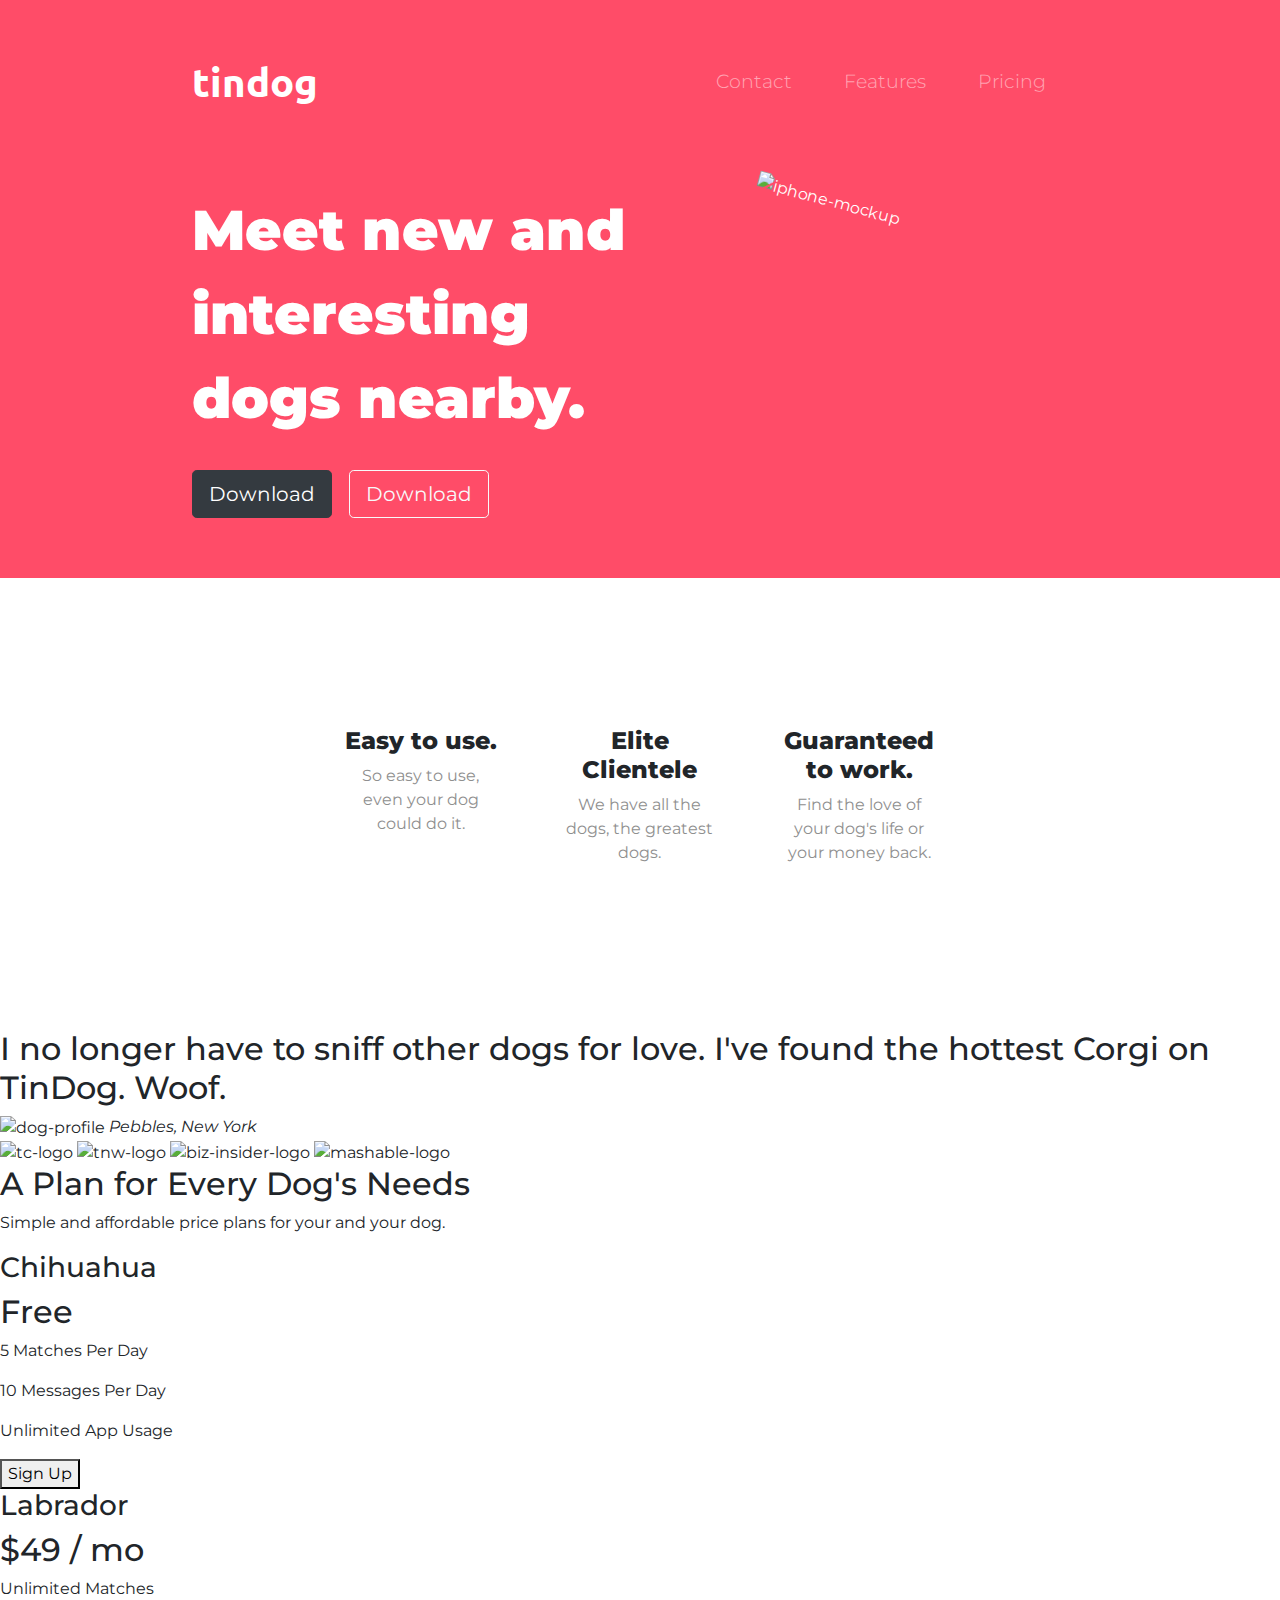
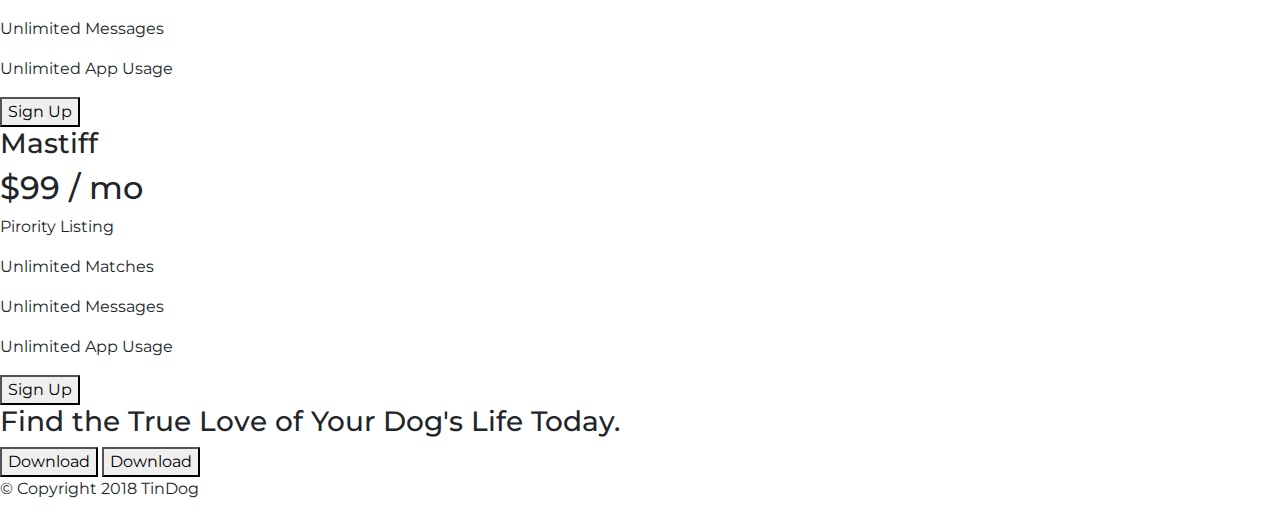
==== index.html @ ee215c0f "Third attempt to link css to html" ====
<!DOCTYPE html>
<html>

<head>
  <meta charset="utf-8">
  <title>TinDog</title>
  <!--
      Font Awesome Icons
      <i class="fas fa-heart"></i>
      <i class="fas fa-check-circle"></i>
      <i class="fas fa-bullseye"></i>
    -->
  <!--Font Awesome CDN -->
  <link rel="stylesheet" href="https://use.fontawesome.com/releases/v5.15.0/css/all.css" integrity="sha384-OLYO0LymqQ+uHXELyx93kblK5YIS3B2ZfLGBmsJaUyor7CpMTBsahDHByqSuWW+q" crossorigin="anonymous">
  <!--Montserrat and Ubuntu fonts-->
  <link href="https://fonts.googleapis.com/css2?family=Montserrat:wght@300;400;600;700;800;900&family=Ubuntu&display=swap" rel="stylesheet">
  <!--Bootstrap 4.5 CDN-->
  <link rel="stylesheet" href="https://stackpath.bootstrapcdn.com/bootstrap/4.5.2/css/bootstrap.min.css" integrity="sha384-JcKb8q3iqJ61gNV9KGb8thSsNjpSL0n8PARn9HuZOnIxN0hoP+VmmDGMN5t9UJ0Z" crossorigin="anonymous">
  <!--Personal CSS-->
<!--   <link rel="stylesheet" href="css/styles2.css"> -->
  <link rel="stylesheet" type = "text/css" href="styles.css">
</head>

<body>

  <!--Landing Page-->
  <section id="title">
    <div class="container-fluid">
      <!-- Nav Bar -->
      <!--******Learn how to center content in navbar****-->
      <nav class="navbar navbar-expand-lg navbar-dark">
        <a class="navbar-brand" href="#">tindog</a>
        <button class="navbar-toggler" type="button" data-toggle="collapse" data-target="#navbarNav" aria-controls="navbarNav" aria-expanded="false" aria-label="Toggle navigation">
          <span class="navbar-toggler-icon"></span>
        </button>
        <div class="collapse navbar-collapse" id="navbarNav">
          <ul class="navbar-nav ml-auto">
            <li class="nav-item">
              <a class="nav-link" href="#">Contact</a>
            </li>
            <li class="nav-item">
              <a class="nav-link" href="#">Features</a>
            </li>
            <li class="nav-item">
              <a class="nav-link" href="#">Pricing</a>
            </li>
          </ul>
        </div>
      </nav>
      <!-- Title -->
      <div class="row">
        <div class="col-lg-6">
          <h1>Meet new and interesting dogs nearby.</h1>
          <button type="button" class="btn btn-dark btn-lg download-button"><i class="fab fa-google-play"></i> Download</button>
          <button type="button" class="btn btn-outline-light btn-lg download-button"><i class="fab fa-apple"></i> Download</button>
        </div>
        <div class="col-lg-6">
          <img class="title-image" src="images/iphone6.png" alt="iphone-mockup">
        </div>
      </div>
    </div>
  </section>
  <!-- Features -->
  <section id="features">
    <div class="container-fluid">
      <div class="row">
        <div class="col-lg-4">
          <i class="fas fa-check-circle"></i>
          <h3>Easy to use.</h3>
          <p>So easy to use, even your dog could do it.</p>
        </div>

        <div class="col-lg-4">
          <i class="fas fa-bullseye"></i>
          <h3>Elite Clientele</h3>
          <p>We have all the dogs, the greatest dogs.</p>
        </div>

        <div class="col-lg-4">
          <i class="fas fa-heart"></i>
          <h3>Guaranteed to work.</h3>
          <p>Find the love of your dog's life or your money back.</p>
        </div>
      </div>
    </div>
  </section>
  <!-- Testimonials -->
  <section id="testimonials">
    <h2>I no longer have to sniff other dogs for love. I've found the hottest Corgi on TinDog. Woof.</h2>
    <img src="images/dog-img.jpg" alt="dog-profile">
    <em>Pebbles, New York</em>

    <!-- <h2 class="testimonial-text">My dog used to be so lonely, but with TinDog's help, they've found the love of their life. I think.</h2>
    <img class="testimonial-image" src="images/lady-img.jpg" alt="lady-profile">
    <em>Beverly, Illinois</em> -->

  </section>
  <!-- Press -->
  <section id="press">
    <img src="images/techcrunch.png" alt="tc-logo">
    <img src="images/tnw.png" alt="tnw-logo">
    <img src="images/bizinsider.png" alt="biz-insider-logo">
    <img src="images/mashable.png" alt="mashable-logo">
  </section>


  <!-- Pricing -->
  <section id="pricing">
    <h2>A Plan for Every Dog's Needs</h2>
    <p>Simple and affordable price plans for your and your dog.</p>


    <h3>Chihuahua</h3>
    <h2>Free</h2>
    <p>5 Matches Per Day</p>
    <p>10 Messages Per Day</p>
    <p>Unlimited App Usage</p>
    <button type="button">Sign Up</button>


    <h3>Labrador</h3>
    <h2>$49 / mo</h2>
    <p>Unlimited Matches</p>
    <p>Unlimited Messages</p>
    <p>Unlimited App Usage</p>
    <button type="button">Sign Up</button>


    <h3>Mastiff</h3>
    <h2>$99 / mo</h2>
    <p>Pirority Listing</p>
    <p>Unlimited Matches</p>
    <p>Unlimited Messages</p>
    <p>Unlimited App Usage</p>
    <button type="button">Sign Up</button>

  </section>


  <!-- Call to Action -->

  <section id="cta">

    <h3>Find the True Love of Your Dog's Life Today.</h3>
    <button type="button">Download</button>
    <button type="button">Download</button>

  </section>


  <!-- Footer -->

  <footer id="footer">

    <p>© Copyright 2018 TinDog</p>

  </footer>


</body>

</html>
---- styles.css ----
/*
font-family: 'Montserrat', sans-serif;
font-family: 'Ubuntu', sans-serif;
*/
/*div{
  overflow:hidden;
}*/
body {
  font-family: 'Montserrat', sans-serif;
}

/****************************TITLE SECTION************************** */
#title {
  background-color: #ff4c68;
  color: #fff;
}

.container-fluid {
  padding: 3% 15%;
}

/* Navigation Bar */
.navbar {
  padding-bottom: 4.5rem;
  padding-left: 0;
}

.navbar-brand {
  font-family: 'Ubuntu', sans-serif;
  font-size: 2.5rem;
  font-weight: bold;
}

.nav-item {
  padding: 0 18px;
}

.nav-link {
  font-size: 1.2rem;
  font-weight: 300;
}

h1 {
  font-family: 'Montserrat', sans-serif;
  font-weight: 900;
  line-height: 1.5;
  font-size: 3.5rem;
  align-self: center;
}

/* Download Buttons */
.download-button {
  margin: 5% 3% 5% 0;
}

/* Title Image */
.title-image {
  width: 60%;
  /** using width to change the size of photo**/
  transform: translateX(100px)rotate(15deg);
}

/* ************************************************************ */
/******************************* FEATURES SECTION******************* */
#features .col-lg-4 {
  text-align: center;
  padding: 5% 3%;
}

#features{
  padding:7% 15%;
}

#features h3 {
  font-size: 1.5rem;
  font-weight: 800;
}

#features p{
  color: #8f8f8f;
  margin-left:8%;
  margin-right:8%;
}

.fas {
  font-size: 4rem;
  margin-bottom: 15px;
  color: #ef8172;

}
.fas:hover{
  color: #ff4c68;
}
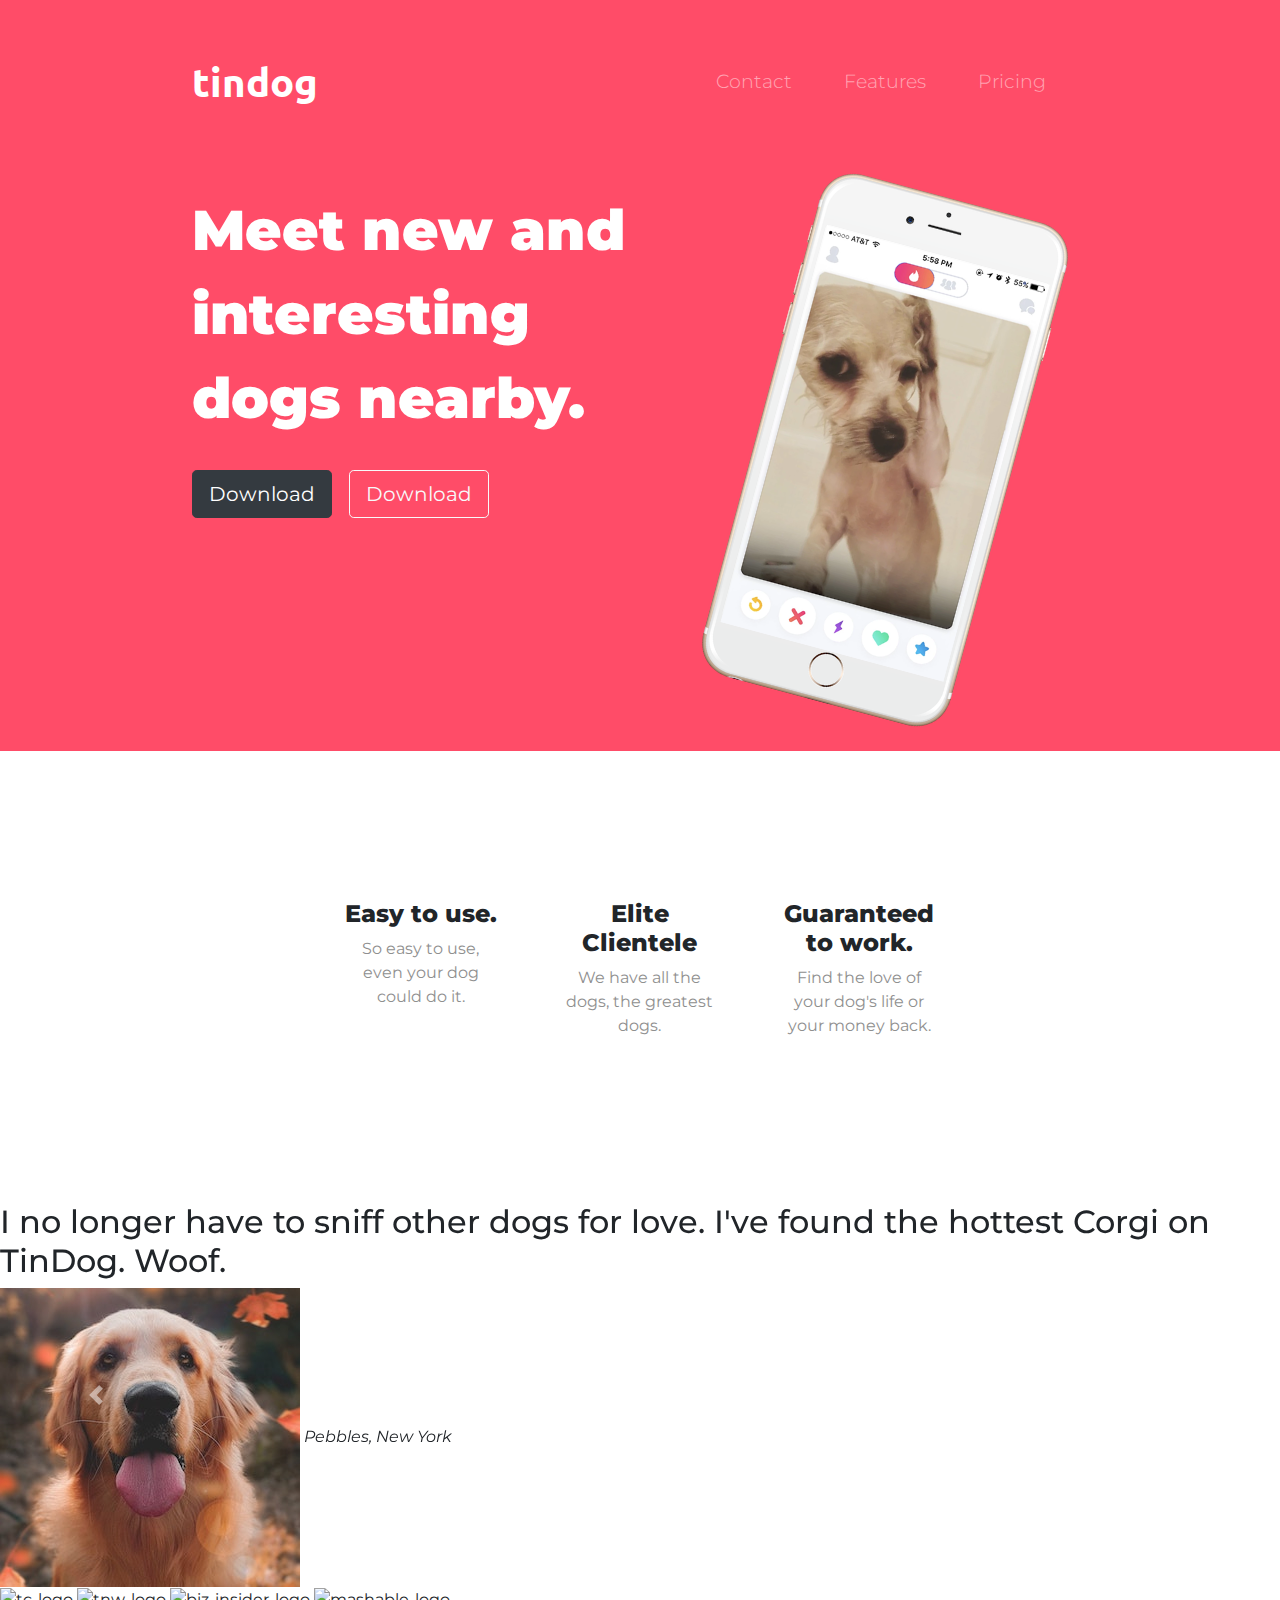
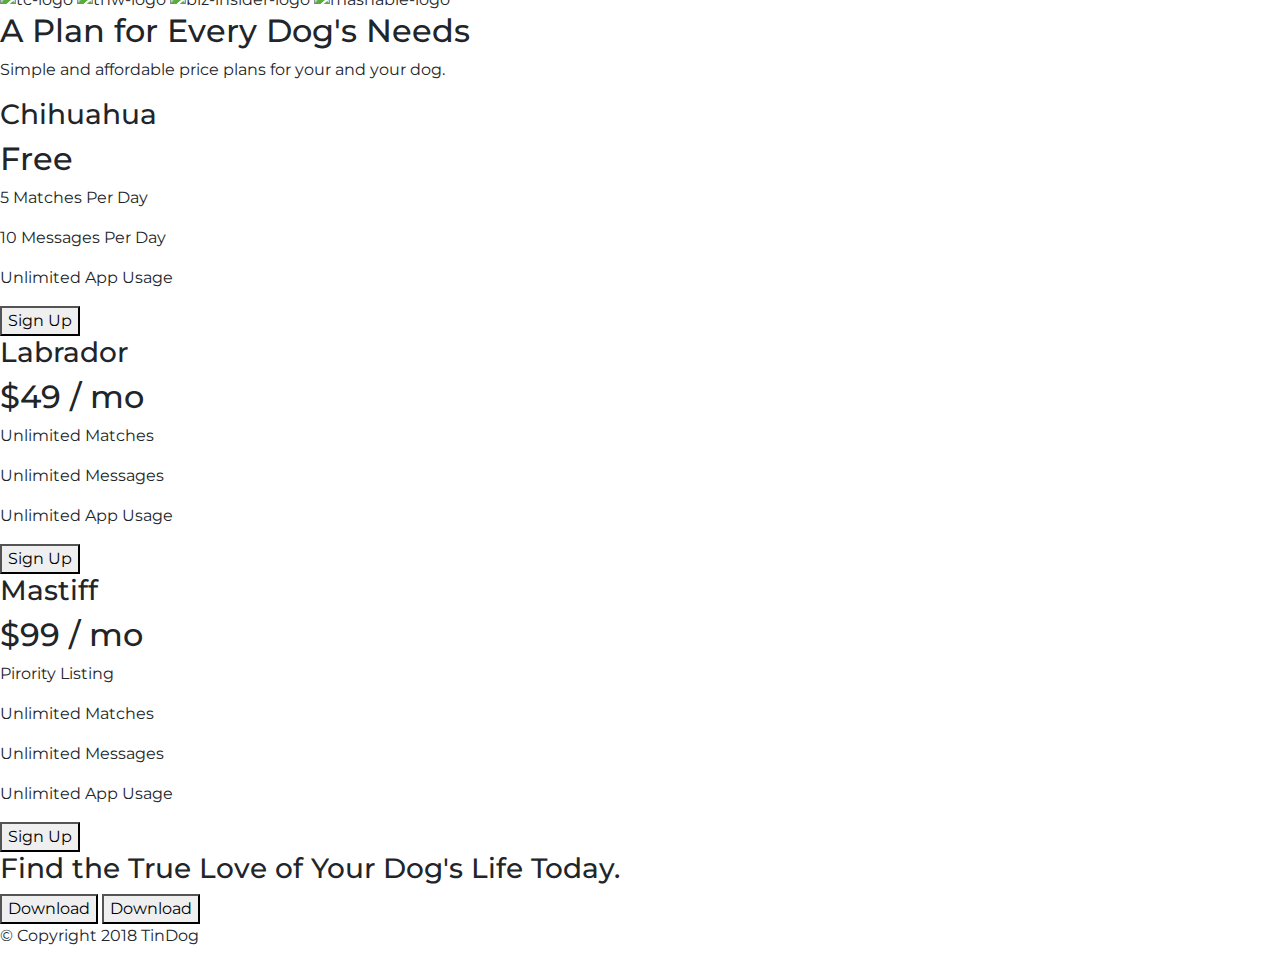
==== commit 920739c6: "Added testimonial carousel, removed images/" ====
--- a/index.html
+++ b/index.html
@@ -55,7 +55,7 @@
           <button type="button" class="btn btn-outline-light btn-lg download-button"><i class="fab fa-apple"></i> Download</button>
         </div>
         <div class="col-lg-6">
-          <img class="title-image" src="images/iphone6.png" alt="iphone-mockup">
+          <img class="title-image" src="iphone6.png" alt="iphone-mockup">
         </div>
       </div>
     </div>
@@ -85,15 +85,29 @@
     </div>
   </section>
   <!-- Testimonials -->
-  <section id="testimonials">
-    <h2>I no longer have to sniff other dogs for love. I've found the hottest Corgi on TinDog. Woof.</h2>
-    <img src="images/dog-img.jpg" alt="dog-profile">
-    <em>Pebbles, New York</em>
-
-    <!-- <h2 class="testimonial-text">My dog used to be so lonely, but with TinDog's help, they've found the love of their life. I think.</h2>
-    <img class="testimonial-image" src="images/lady-img.jpg" alt="lady-profile">
-    <em>Beverly, Illinois</em> -->
-
+    <section id="testimonials">
+    <div id="carouselExampleSlidesOnly" class="carousel slide" data-ride = "carousel" data-interval = "3500">
+      <div class="carousel-inner">
+        <div class="carousel-item active">
+          <h2>I no longer have to sniff other dogs for love. I've found the hottest Corgi on TinDog. Woof.</h2>
+          <img class="testimonial-image" src="dog-img.jpg" alt="dog-profile">
+          <em>Pebbles, New York</em>
+        </div>
+        <div class="carousel-item">
+          <h2 class="testimonial-text">My dog used to be so lonely, but with TinDog's help, they've found the love of their life. I think.</h2>
+          <img class="testimonial-image" src="lady-img.jpg" alt="lady-profile">
+          <em>Beverly, Illinois</em>
+        </div>
+      </div>
+      <a class="carousel-control-prev" href="#carouselExampleSlidesOnly" role="button" data-slide="prev">
+        <span class="carousel-control-prev-icon" aria-hidden="true"></span>
+        <span class="sr-only">Previous</span>
+      </a>
+      <a class="carousel-control-next" href="#carouselExampleSlidesOnly" role="button" data-slide="next">
+        <span class="carousel-control-next-icon" aria-hidden="true"></span>
+        <span class="sr-only">Next</span>
+      </a>
+    </div>
   </section>
   <!-- Press -->
   <section id="press">
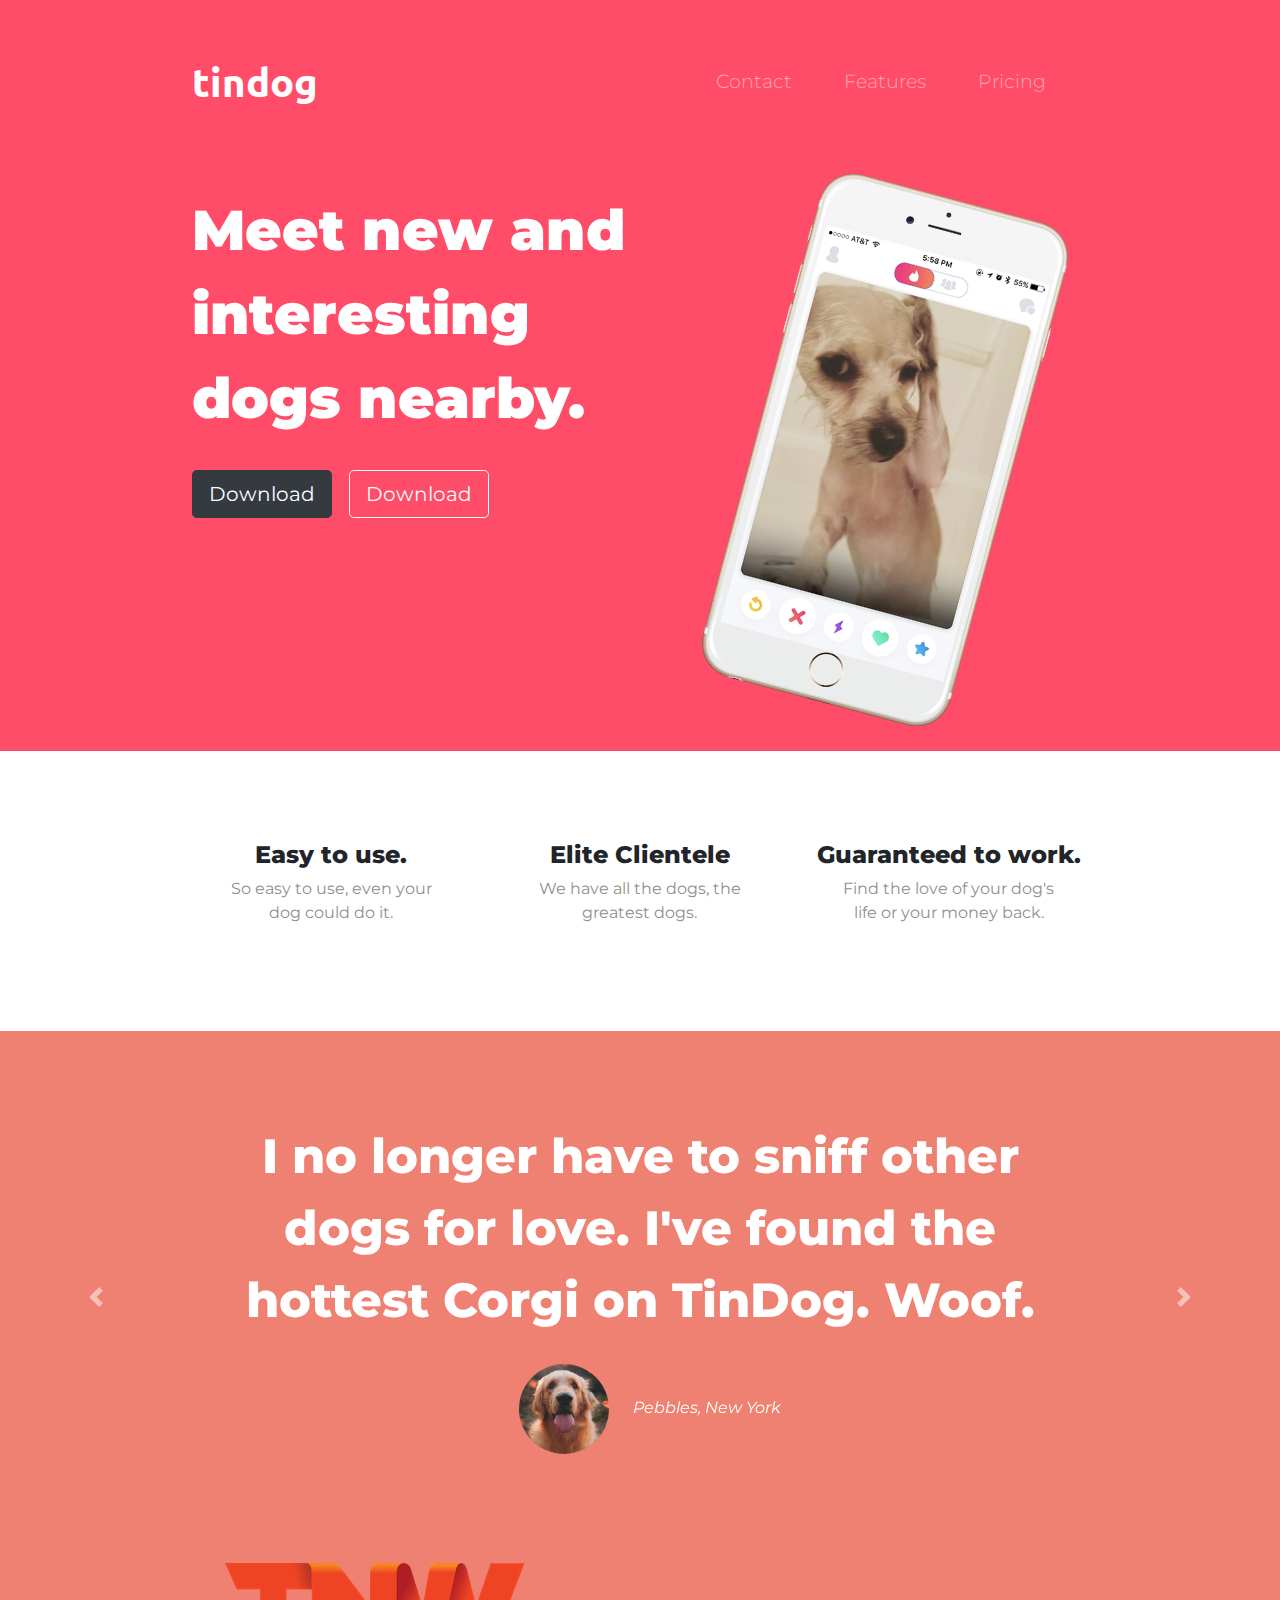
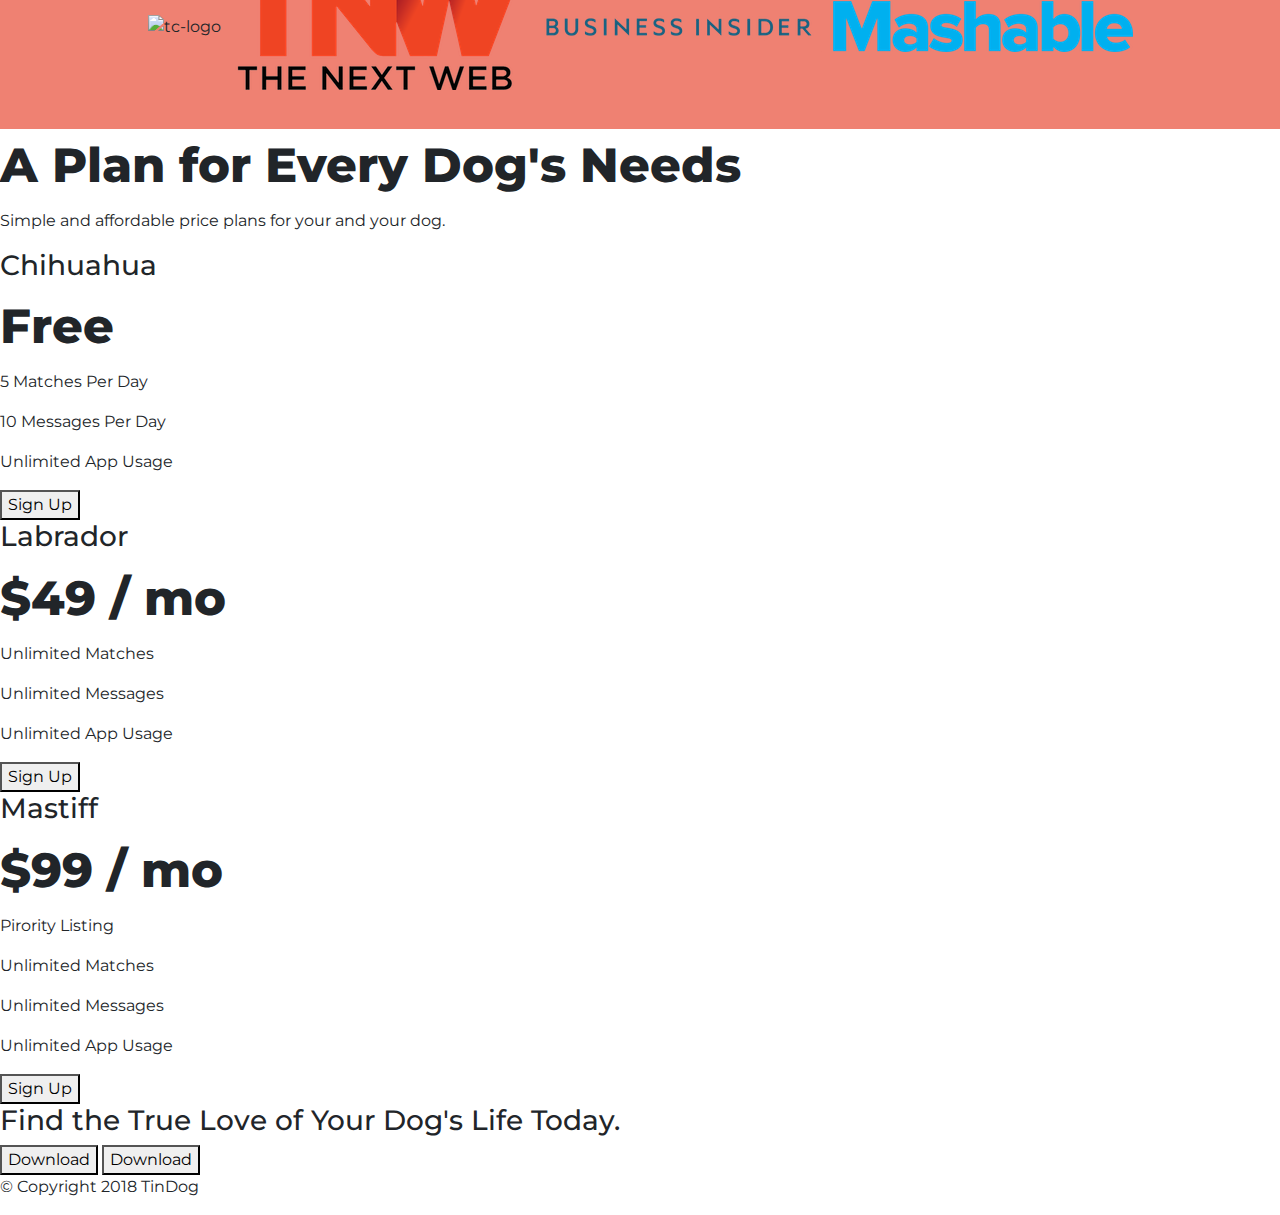
==== commit 462b3294: "Update index.html" ====
--- a/index.html
+++ b/index.html
@@ -111,10 +111,10 @@
   </section>
   <!-- Press -->
   <section id="press">
-    <img src="images/techcrunch.png" alt="tc-logo">
-    <img src="images/tnw.png" alt="tnw-logo">
-    <img src="images/bizinsider.png" alt="biz-insider-logo">
-    <img src="images/mashable.png" alt="mashable-logo">
+    <img src="techcrunch.png" alt="tc-logo">
+    <img src="tnw.png" alt="tnw-logo">
+    <img src="bizinsider.png" alt="biz-insider-logo">
+    <img src="mashable.png" alt="mashable-logo">
   </section>
 
 
--- a/styles.css
+++ b/styles.css
@@ -47,6 +47,11 @@
   font-size: 3.5rem;
   align-self: center;
 }
+h2{
+  font-weight: 800;
+  line-height: 1.5;
+  font-size: 3rem;
+}
 
 /* Download Buttons */
 .download-button {
@@ -64,10 +69,9 @@
 /******************************* FEATURES SECTION******************* */
 #features .col-lg-4 {
   text-align: center;
-  padding: 5% 3%;
 }
 
-#features{
+#features .container-fluid {
   padding:7% 15%;
 }
 
@@ -82,12 +86,37 @@
   margin-right:8%;
 }
 
-.fas {
-  font-size: 4rem;
+.icon {
   margin-bottom: 15px;
   color: #ef8172;
 
 }
-.fas:hover{
+.icon:hover{
   color: #ff4c68;
 }
+/* ***************************************************************/
+/* ***********************************Testimonials************************** */
+#testimonials{
+  text-align: center;
+  background-color: #ef8172;
+  color:#fff;
+}
+.carousel-item{
+  padding:7% 15%;
+}
+.testimonial-image{
+  width: 10%;
+  border-radius: 100%;
+  margin:20px;
+}
+
+#press{
+    background-color: #ef8172;
+    text-align: center;
+    padding-bottom: 3%;
+}
+
+.press-logo{
+  width:15%;
+  margin: 20px 20px 50px;
+}
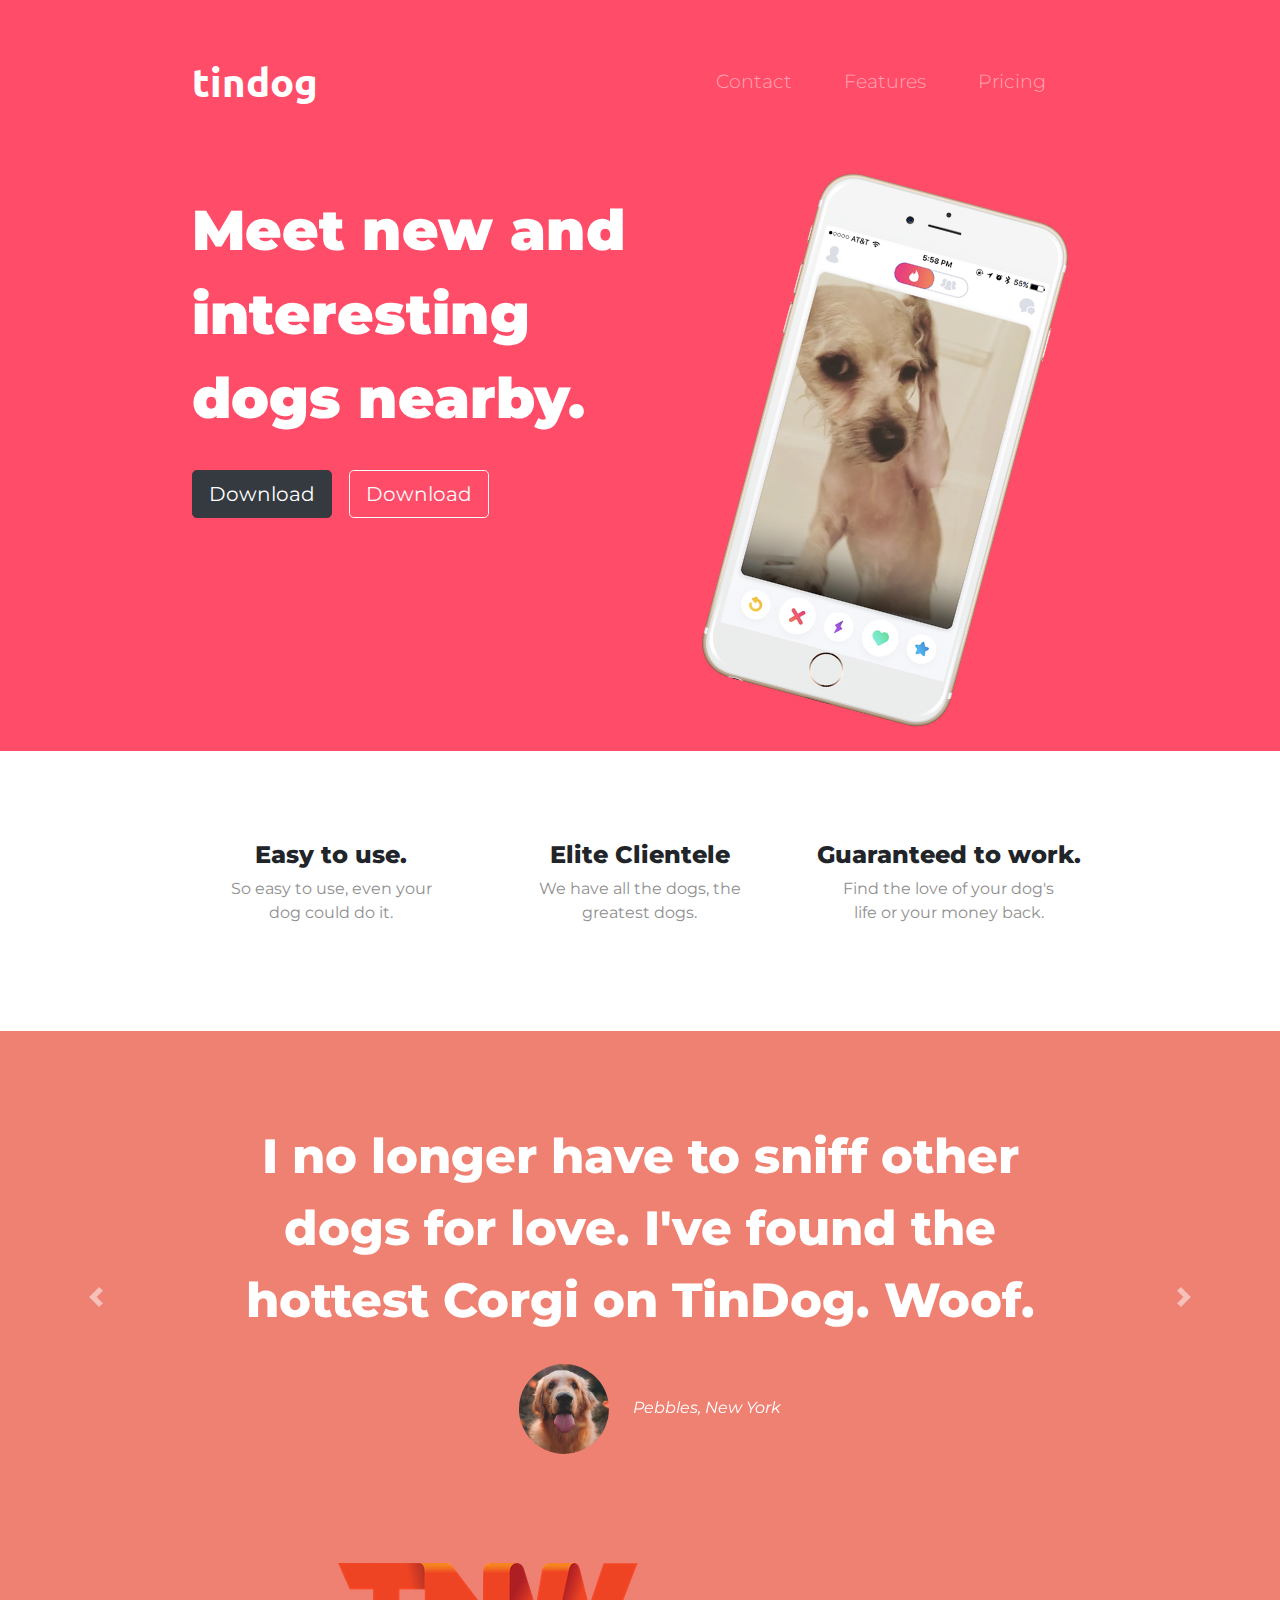
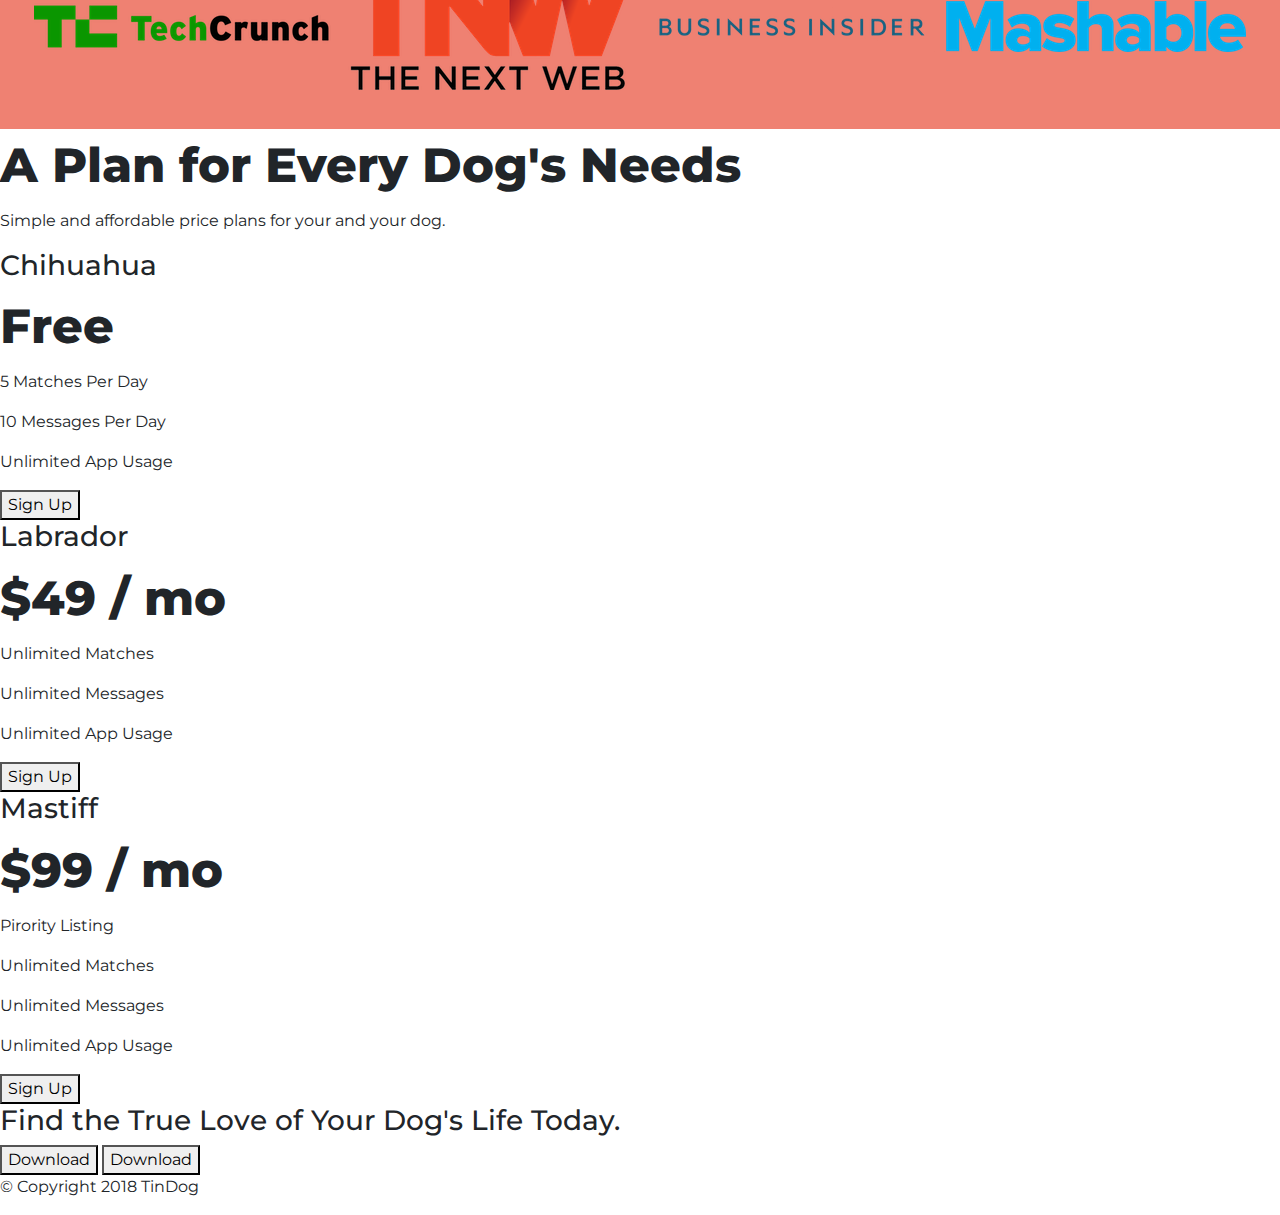
==== commit 38b599ee: "making techcrunch img title match" ====
--- a/index.html
+++ b/index.html
@@ -65,19 +65,19 @@
     <div class="container-fluid">
       <div class="row">
         <div class="col-lg-4">
-          <i class="fas fa-check-circle"></i>
+          <i class="icon fas fa-4x fa-check-circle"></i>
           <h3>Easy to use.</h3>
           <p>So easy to use, even your dog could do it.</p>
         </div>
 
         <div class="col-lg-4">
-          <i class="fas fa-bullseye"></i>
+          <i class="icon fas fa-4x fa-bullseye"></i>
           <h3>Elite Clientele</h3>
           <p>We have all the dogs, the greatest dogs.</p>
         </div>
 
         <div class="col-lg-4">
-          <i class="fas fa-heart"></i>
+          <i class="icon fas fa-4x fa-heart"></i>
           <h3>Guaranteed to work.</h3>
           <p>Find the love of your dog's life or your money back.</p>
         </div>
@@ -111,7 +111,7 @@
   </section>
   <!-- Press -->
   <section id="press">
-    <img src="techcrunch.png" alt="tc-logo">
+    <img src="TechCrunch.png" alt="tc-logo">
     <img src="tnw.png" alt="tnw-logo">
     <img src="bizinsider.png" alt="biz-insider-logo">
     <img src="mashable.png" alt="mashable-logo">
@@ -170,7 +170,8 @@
 
   </footer>
 
-
+<script src="https://code.jquery.com/jquery-3.5.1.slim.min.js" integrity="sha384-DfXdz2htPH0lsSSs5nCTpuj/zy4C+OGpamoFVy38MVBnE+IbbVYUew+OrCXaRkfj" crossorigin="anonymous"></script>
+<script src="https://cdn.jsdelivr.net/npm/bootstrap@4.5.3/dist/js/bootstrap.bundle.min.js" integrity="sha384-ho+j7jyWK8fNQe+A12Hb8AhRq26LrZ/JpcUGGOn+Y7RsweNrtN/tE3MoK7ZeZDyx" crossorigin="anonymous"></script>
 </body>
 
 </html>
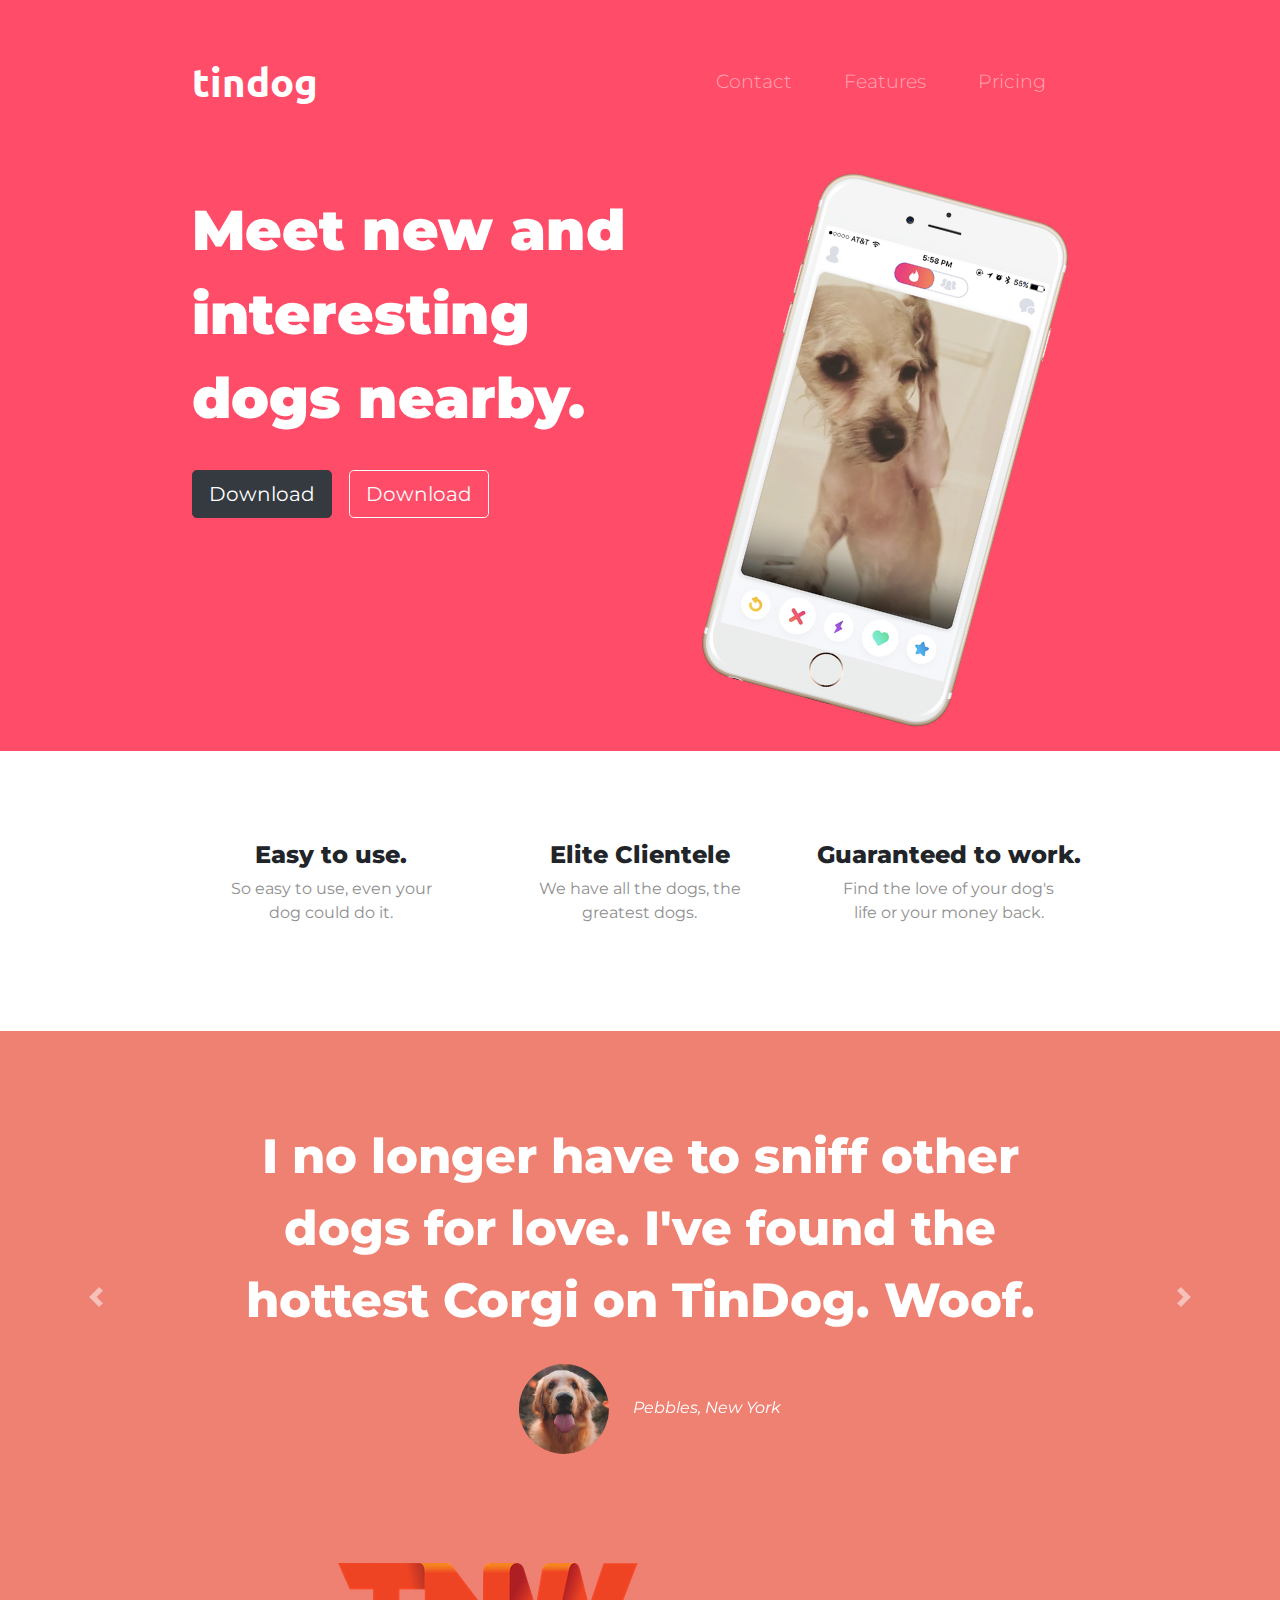
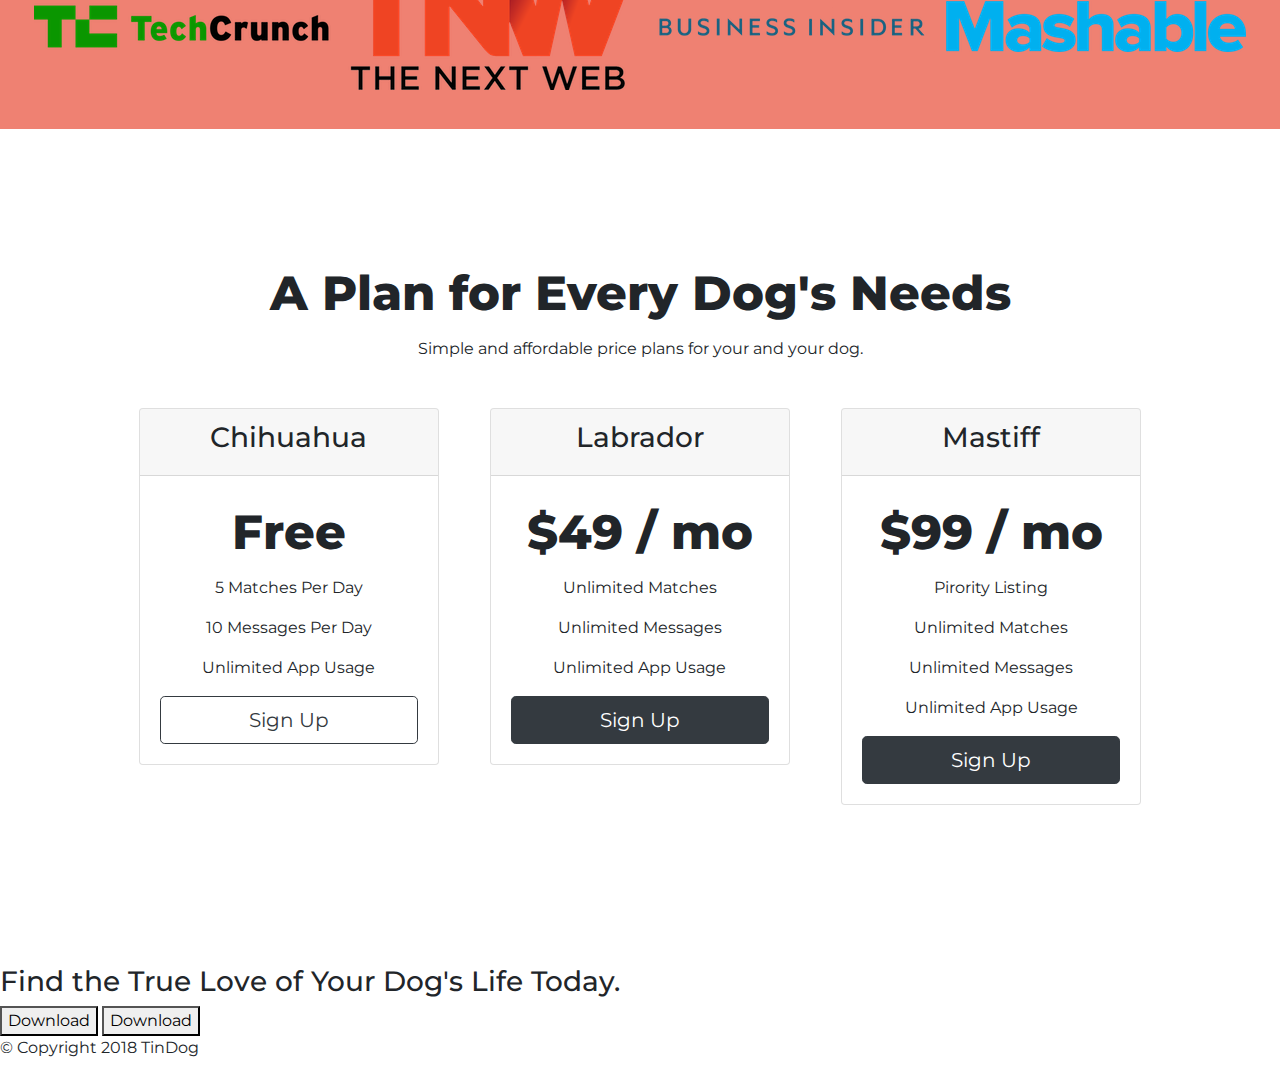
==== commit d5fc2d49: "Created Pricing Table" ====
--- a/index.html
+++ b/index.html
@@ -55,7 +55,7 @@
           <button type="button" class="btn btn-outline-light btn-lg download-button"><i class="fab fa-apple"></i> Download</button>
         </div>
         <div class="col-lg-6">
-          <img class="title-image" src="iphone6.png" alt="iphone-mockup">
+          <img class="title-image" src="images/iphone6.png" alt="iphone-mockup">
         </div>
       </div>
     </div>
@@ -90,12 +90,12 @@
       <div class="carousel-inner">
         <div class="carousel-item active">
           <h2>I no longer have to sniff other dogs for love. I've found the hottest Corgi on TinDog. Woof.</h2>
-          <img class="testimonial-image" src="dog-img.jpg" alt="dog-profile">
+          <img class="testimonial-image" src="images/dog-img.jpg" alt="dog-profile">
           <em>Pebbles, New York</em>
         </div>
         <div class="carousel-item">
           <h2 class="testimonial-text">My dog used to be so lonely, but with TinDog's help, they've found the love of their life. I think.</h2>
-          <img class="testimonial-image" src="lady-img.jpg" alt="lady-profile">
+          <img class="testimonial-image" src="images/lady-img.jpg" alt="lady-profile">
           <em>Beverly, Illinois</em>
         </div>
       </div>
@@ -111,10 +111,10 @@
   </section>
   <!-- Press -->
   <section id="press">
-    <img src="TechCrunch.png" alt="tc-logo">
-    <img src="tnw.png" alt="tnw-logo">
-    <img src="bizinsider.png" alt="biz-insider-logo">
-    <img src="mashable.png" alt="mashable-logo">
+    <img src="images/TechCrunch.png" alt="tc-logo">
+    <img src="images/tnw.png" alt="tnw-logo">
+    <img src="images/bizinsider.png" alt="biz-insider-logo">
+    <img src="images/mashable.png" alt="mashable-logo">
   </section>
 
 
@@ -124,29 +124,57 @@
     <p>Simple and affordable price plans for your and your dog.</p>
 
 
-    <h3>Chihuahua</h3>
-    <h2>Free</h2>
-    <p>5 Matches Per Day</p>
-    <p>10 Messages Per Day</p>
-    <p>Unlimited App Usage</p>
-    <button type="button">Sign Up</button>
-
-
-    <h3>Labrador</h3>
-    <h2>$49 / mo</h2>
-    <p>Unlimited Matches</p>
-    <p>Unlimited Messages</p>
-    <p>Unlimited App Usage</p>
-    <button type="button">Sign Up</button>
-
-
-    <h3>Mastiff</h3>
-    <h2>$99 / mo</h2>
-    <p>Pirority Listing</p>
-    <p>Unlimited Matches</p>
-    <p>Unlimited Messages</p>
-    <p>Unlimited App Usage</p>
-    <button type="button">Sign Up</button>
+
+    <div class="card-deck row">
+      <div class="pricingcolumn col-lg-4 col-md-6">
+      <div class="card">
+        <div class="card-header">
+          <h3>Chihuahua</h3>
+        </div>
+        <div class="card-body">
+          <h2>Free</h2>
+          <p>5 Matches Per Day</p>
+          <p>10 Messages Per Day</p>
+          <p>Unlimited App Usage</p>
+          <button type="button" class="btn btn-outline-dark btn-block btn-lg">Sign Up</button>
+        </div>
+      </div>
+    </div>
+      <div class="pricingcolumn col-lg-4 col-md-6">
+      <div class="card">
+        <div class="card-header">
+          <h3>Labrador</h3>
+        </div>
+        <div class="card-body">
+          <h2>$49 / mo</h2>
+          <p>Unlimited Matches</p>
+          <p>Unlimited Messages</p>
+          <p>Unlimited App Usage</p>
+          <button type="button" class ="btn btn-dark btn-block btn-lg">Sign Up</button>
+        </div>
+      </div>
+      </div>
+      <div class="pricingcolumn col-lg-4">
+      <div class="card">
+        <div class="card-header">
+          <h3>Mastiff</h3>
+        </div>
+        <div class="card-body">
+          <h2>$99 / mo</h2>
+          <p>Pirority Listing</p>
+          <p>Unlimited Matches</p>
+          <p>Unlimited Messages</p>
+          <p>Unlimited App Usage</p>
+          <button type="button" class="btn btn-dark btn-block btn-lg">Sign Up</button>
+        </div>
+      </div>
+    </div>
+    </div>
+
+
+
+
+
 
   </section>
 
--- a/styles.css
+++ b/styles.css
@@ -120,3 +120,12 @@
   width:15%;
   margin: 20px 20px 50px;
 }
+
+/******************Pricing*********** */
+#pricing{
+  padding: 10vw;
+  text-align: center;
+}
+.pricingcolumn{
+  padding: 3% 1%;
+}
